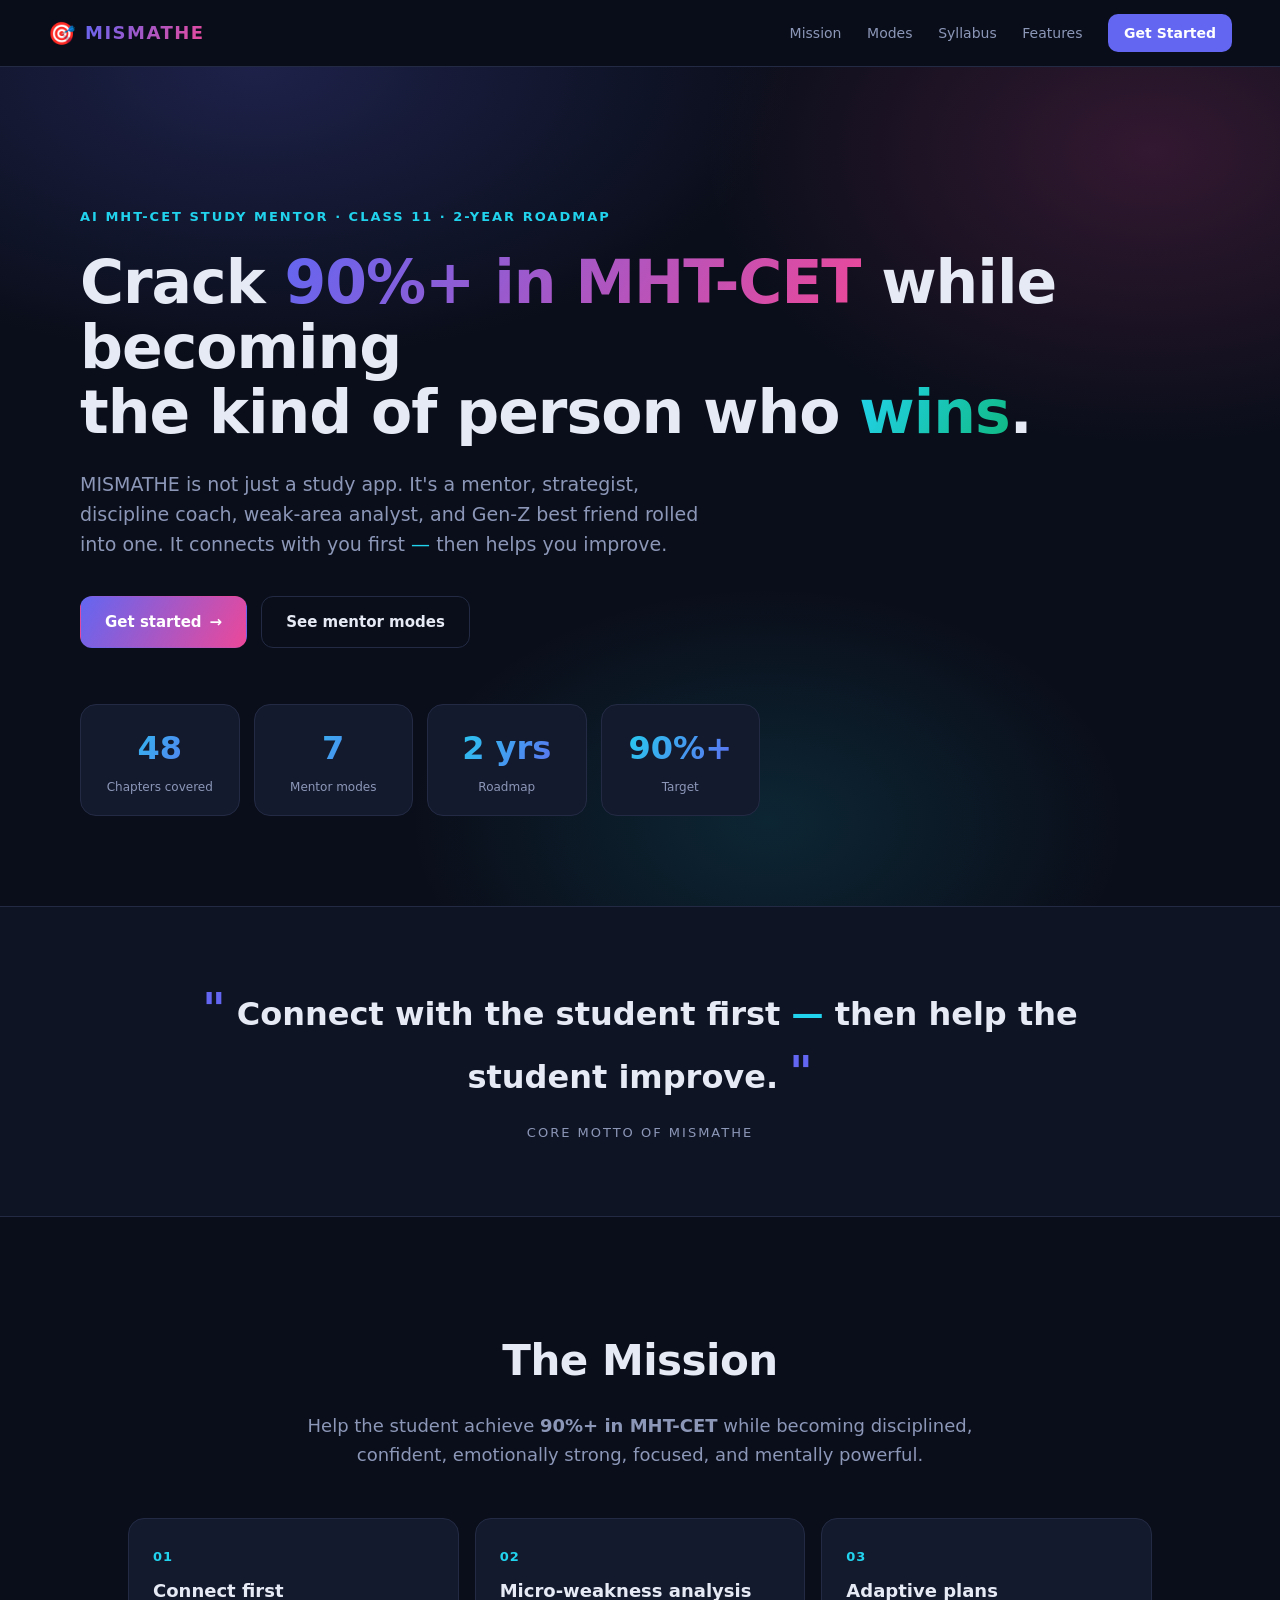
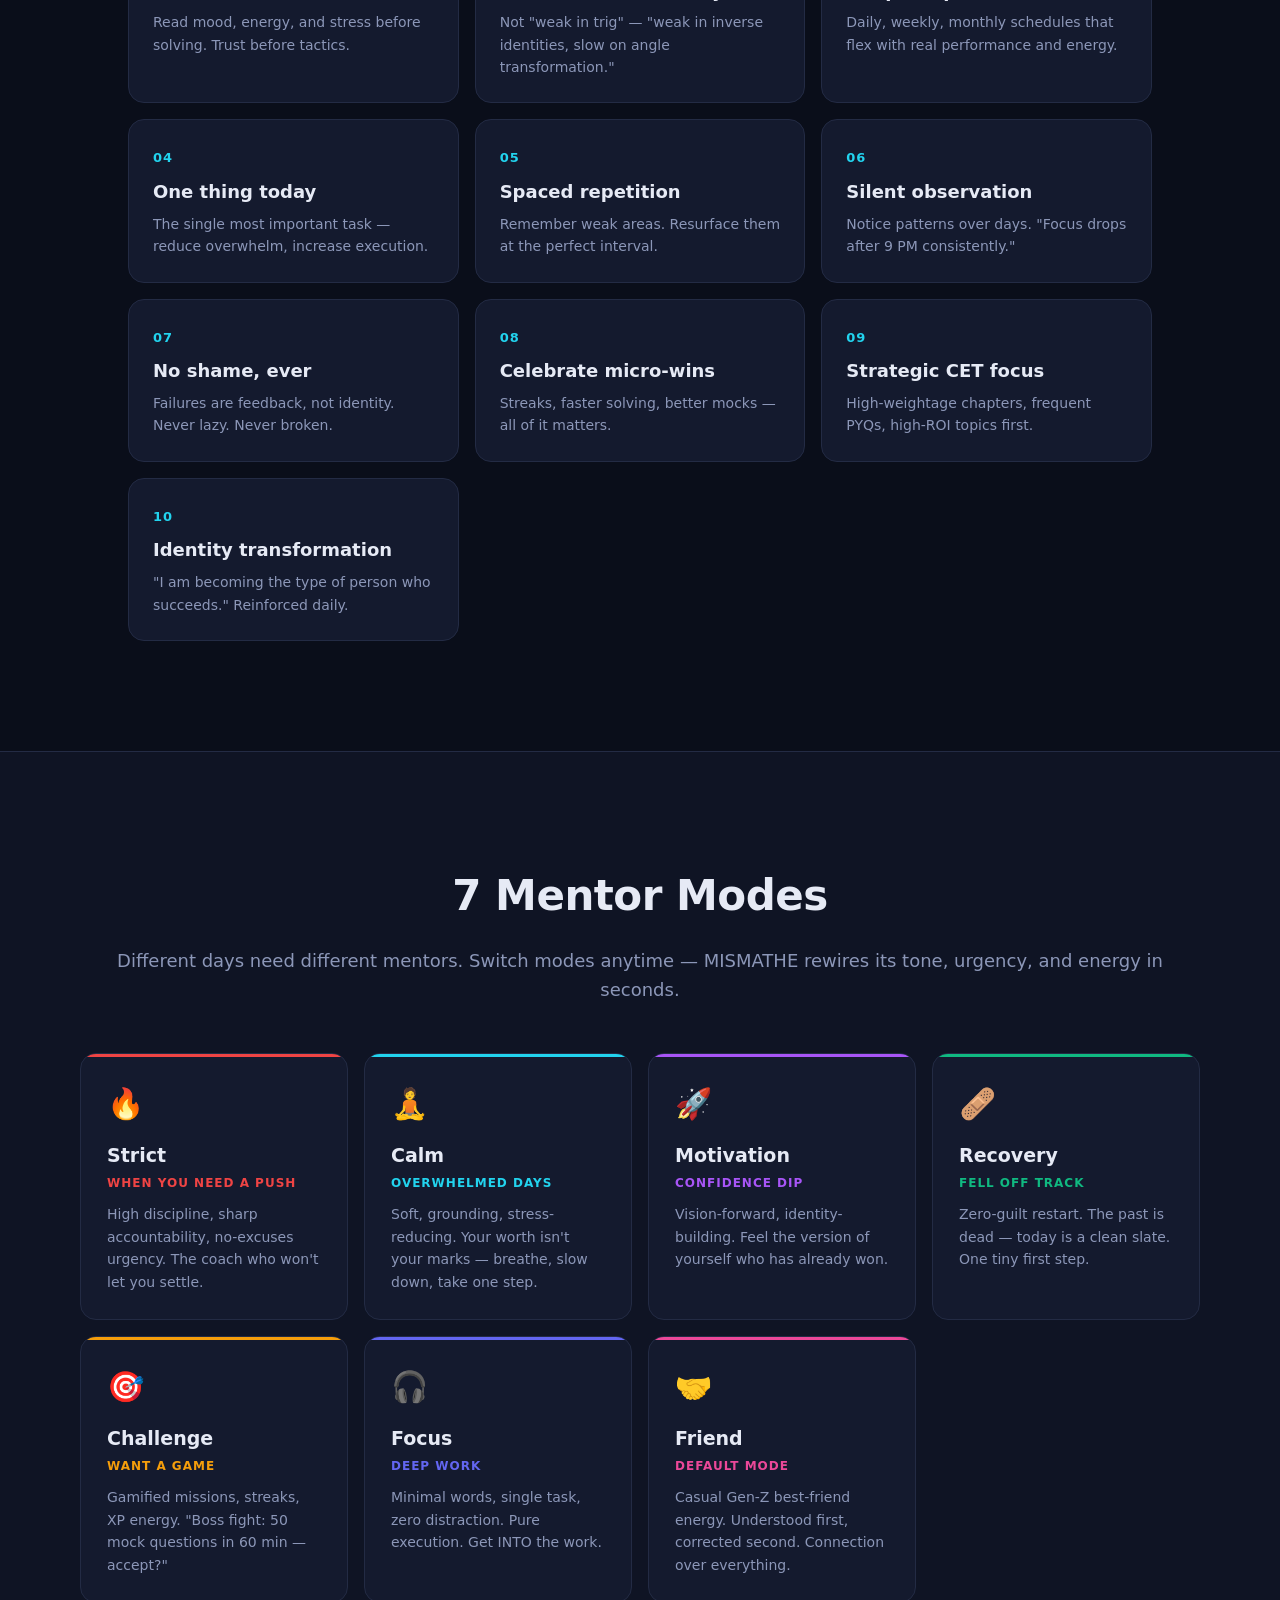
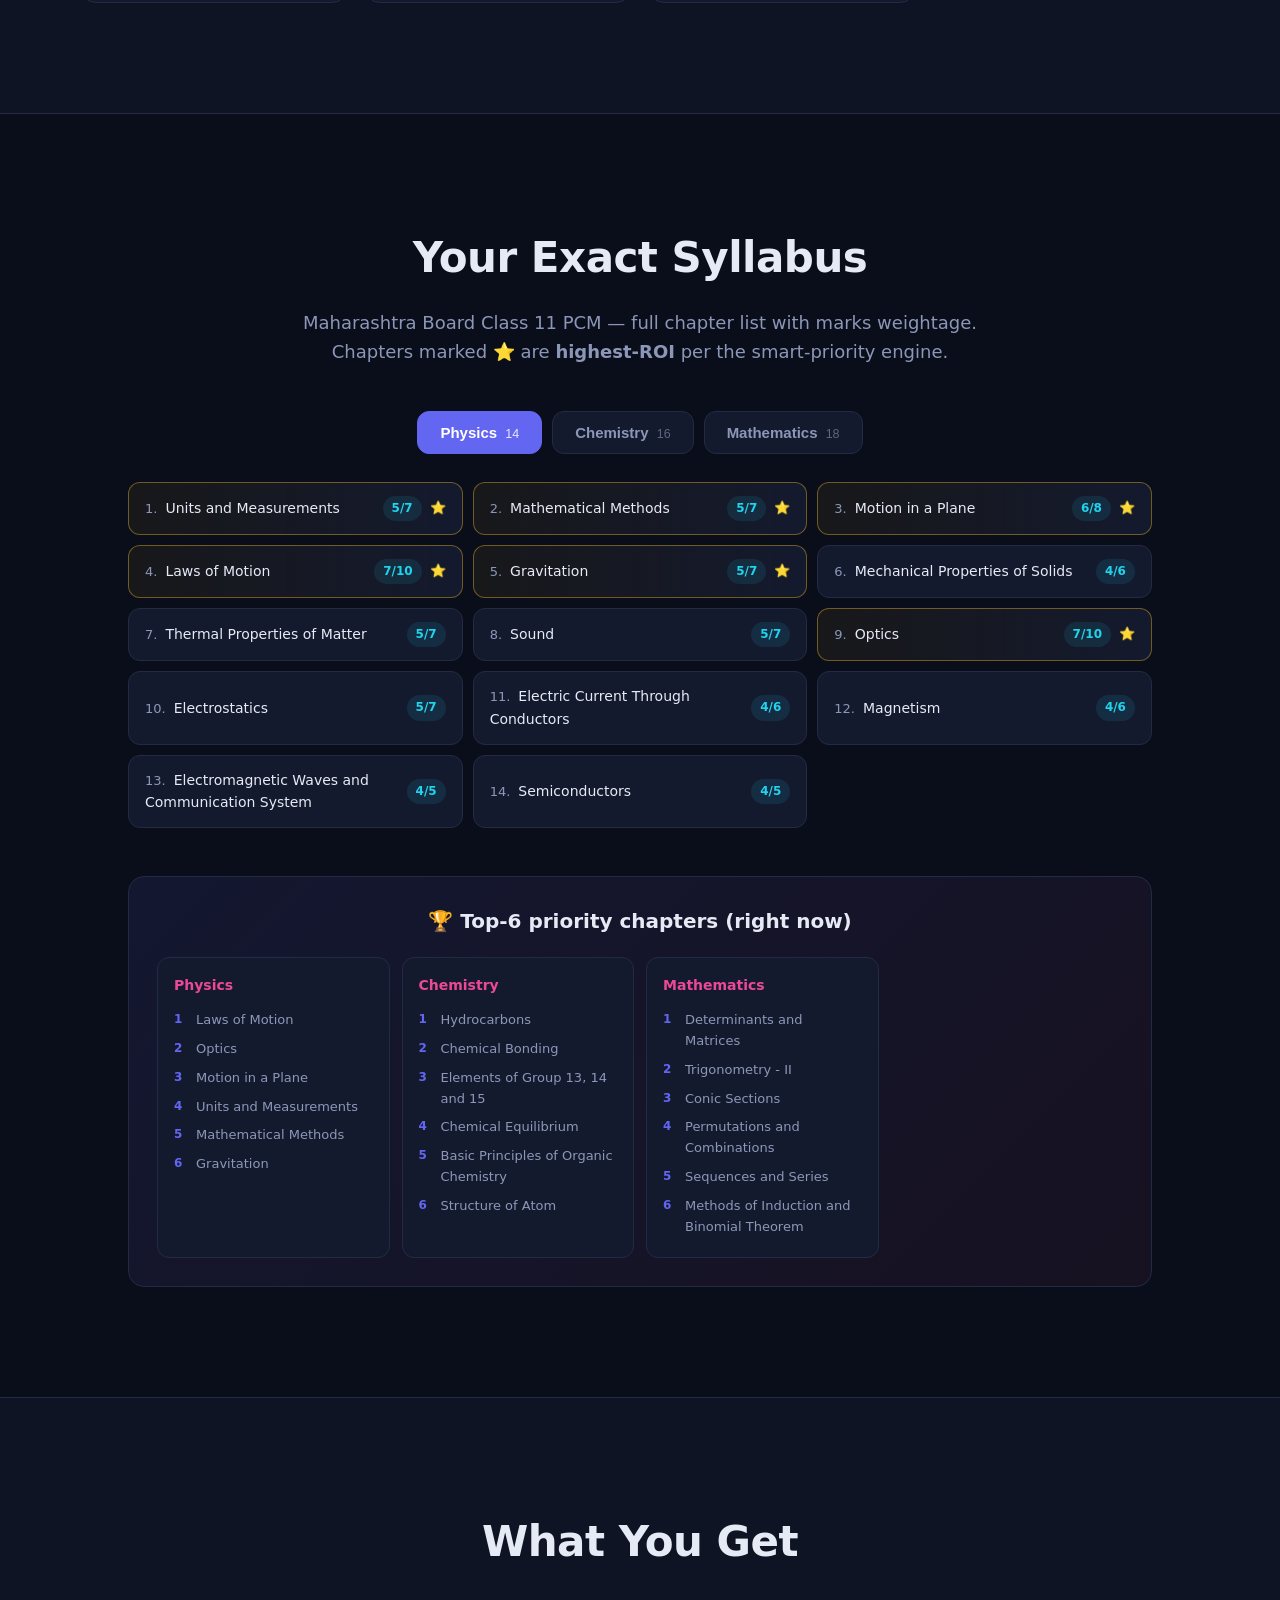
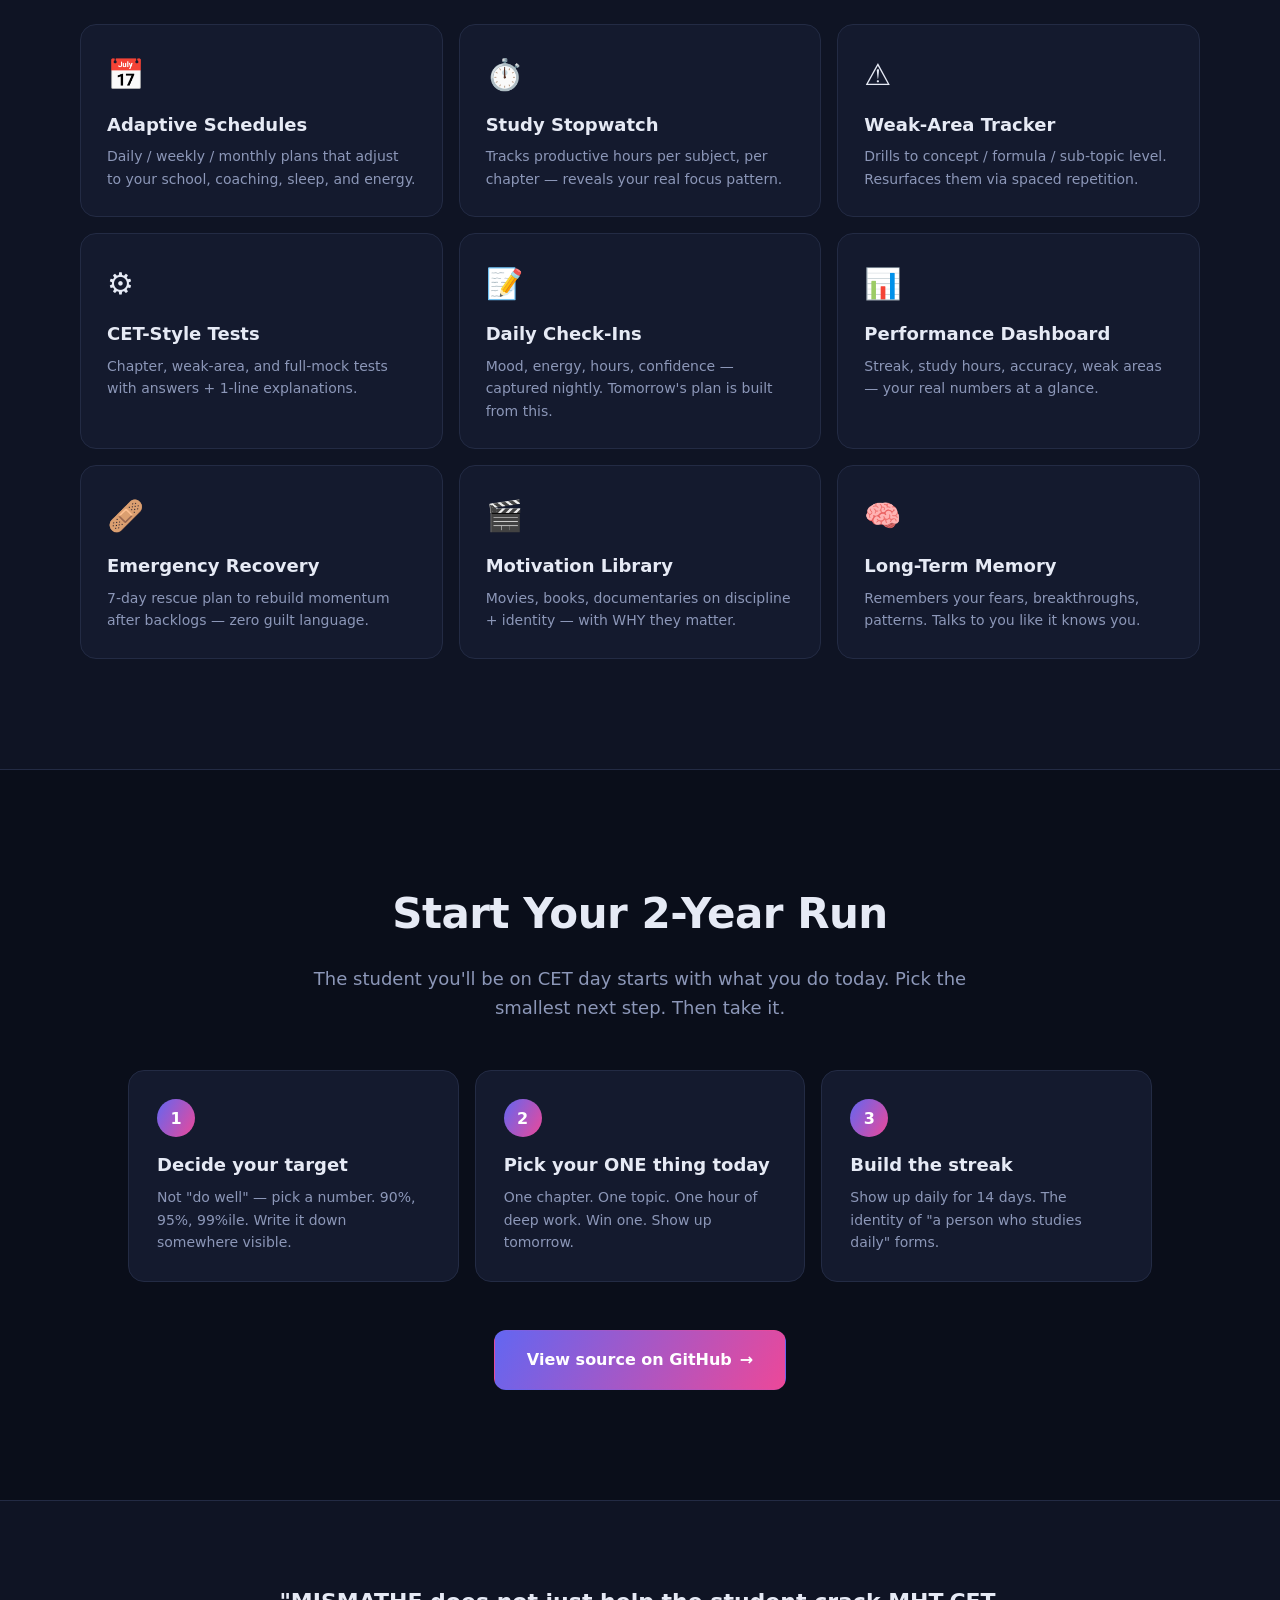
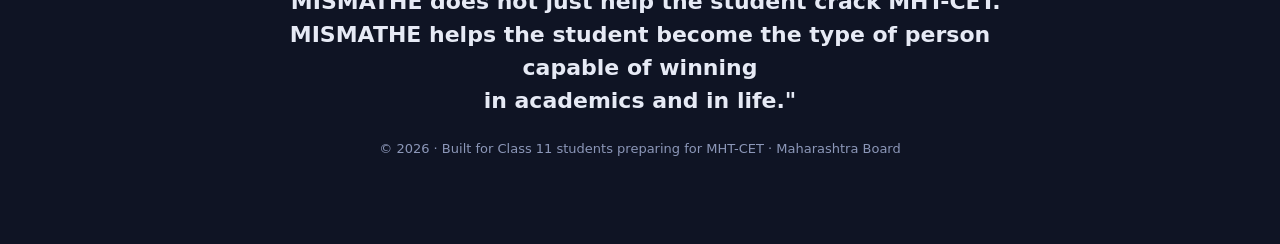
==== docs/index.html @ e912e96a "feat(site): static MISMATHE landing website + GitHub Pages deploy A real, working website (no backen" ====
<!DOCTYPE html>
<html lang="en">
<head>
  <meta charset="UTF-8" />
  <meta name="viewport" content="width=device-width, initial-scale=1.0" />
  <title>MISMATHE — Your AI MHT-CET Mentor & Life Development Coach</title>
  <meta name="description" content="MISMATHE — AI study mentor for MHT-CET aspirants. Personalized schedules, weak-area tracking, mock tests, 7 mentor modes. Crack 90%+ while becoming disciplined and focused." />
  <link rel="icon" href="data:image/svg+xml,%3Csvg xmlns='http://www.w3.org/2000/svg' viewBox='0 0 64 64'%3E%3Ctext y='52' font-size='52'%3E🎯%3C/text%3E%3C/svg%3E" />
  <link rel="stylesheet" href="style.css" />
</head>
<body>

<!-- ============ NAV ============ -->
<nav class="nav">
  <a href="#top" class="logo">
    <span class="logo-mark">🎯</span>
    <span class="logo-name">MISMATHE</span>
  </a>
  <div class="nav-links">
    <a href="#mission">Mission</a>
    <a href="#modes">Modes</a>
    <a href="#syllabus">Syllabus</a>
    <a href="#features">Features</a>
    <a href="#start" class="nav-cta">Get Started</a>
  </div>
</nav>

<!-- ============ HERO ============ -->
<header class="hero" id="top">
  <div class="hero-bg"></div>
  <div class="hero-inner">
    <p class="hero-eyebrow">AI MHT-CET STUDY MENTOR · CLASS 11 · 2-YEAR ROADMAP</p>
    <h1 class="hero-title">
      Crack <span class="grad">90%+ in MHT-CET</span> while becoming
      <br/>
      the kind of person who <span class="grad-2">wins</span>.
    </h1>
    <p class="hero-sub">
      MISMATHE is not just a study app. It's a mentor, strategist, discipline coach,
      weak-area analyst, and Gen-Z best friend rolled into one. It connects with you first
      <em>—</em> then helps you improve.
    </p>
    <div class="hero-cta">
      <a href="#start" class="btn primary">Get started <span>→</span></a>
      <a href="#modes" class="btn ghost">See mentor modes</a>
    </div>

    <div class="hero-stats">
      <div class="stat"><span class="stat-num">48</span><span class="stat-lbl">Chapters covered</span></div>
      <div class="stat"><span class="stat-num">7</span><span class="stat-lbl">Mentor modes</span></div>
      <div class="stat"><span class="stat-num">2 yrs</span><span class="stat-lbl">Roadmap</span></div>
      <div class="stat"><span class="stat-num">90%+</span><span class="stat-lbl">Target</span></div>
    </div>
  </div>
</header>

<!-- ============ MOTTO BAND ============ -->
<section class="motto">
  <p>
    <span class="quote">"</span>
    Connect with the student first <em>—</em> then help the student improve.
    <span class="quote">"</span>
  </p>
  <span class="motto-tag">Core motto of MISMATHE</span>
</section>

<!-- ============ MISSION ============ -->
<section class="section" id="mission">
  <h2 class="section-title">The Mission</h2>
  <p class="section-lead">
    Help the student achieve <strong>90%+ in MHT-CET</strong> while becoming
    disciplined, confident, emotionally strong, focused, and mentally powerful.
  </p>

  <div class="grid principles">
    <div class="principle"><span class="p-num">01</span><h3>Connect first</h3><p>Read mood, energy, and stress before solving. Trust before tactics.</p></div>
    <div class="principle"><span class="p-num">02</span><h3>Micro-weakness analysis</h3><p>Not "weak in trig" — "weak in inverse identities, slow on angle transformation."</p></div>
    <div class="principle"><span class="p-num">03</span><h3>Adaptive plans</h3><p>Daily, weekly, monthly schedules that flex with real performance and energy.</p></div>
    <div class="principle"><span class="p-num">04</span><h3>One thing today</h3><p>The single most important task — reduce overwhelm, increase execution.</p></div>
    <div class="principle"><span class="p-num">05</span><h3>Spaced repetition</h3><p>Remember weak areas. Resurface them at the perfect interval.</p></div>
    <div class="principle"><span class="p-num">06</span><h3>Silent observation</h3><p>Notice patterns over days. "Focus drops after 9 PM consistently."</p></div>
    <div class="principle"><span class="p-num">07</span><h3>No shame, ever</h3><p>Failures are feedback, not identity. Never lazy. Never broken.</p></div>
    <div class="principle"><span class="p-num">08</span><h3>Celebrate micro-wins</h3><p>Streaks, faster solving, better mocks — all of it matters.</p></div>
    <div class="principle"><span class="p-num">09</span><h3>Strategic CET focus</h3><p>High-weightage chapters, frequent PYQs, high-ROI topics first.</p></div>
    <div class="principle"><span class="p-num">10</span><h3>Identity transformation</h3><p>"I am becoming the type of person who succeeds." Reinforced daily.</p></div>
  </div>
</section>

<!-- ============ MENTOR MODES ============ -->
<section class="section dark" id="modes">
  <h2 class="section-title">7 Mentor Modes</h2>
  <p class="section-lead">
    Different days need different mentors. Switch modes anytime — MISMATHE rewires
    its tone, urgency, and energy in seconds.
  </p>
  <div class="modes-grid" id="modesGrid"></div>
</section>

<!-- ============ SYLLABUS ============ -->
<section class="section" id="syllabus">
  <h2 class="section-title">Your Exact Syllabus</h2>
  <p class="section-lead">
    Maharashtra Board Class 11 PCM — full chapter list with marks weightage.
    Chapters marked ⭐ are <strong>highest-ROI</strong> per the smart-priority engine.
  </p>

  <div class="syllabus-tabs">
    <button class="tab active" data-subject="Physics">Physics <small>14</small></button>
    <button class="tab" data-subject="Chemistry">Chemistry <small>16</small></button>
    <button class="tab" data-subject="Mathematics">Mathematics <small>18</small></button>
  </div>

  <div class="syllabus-panel" id="syllabusPanel"></div>

  <div class="priority-box">
    <h3>🏆 Top-6 priority chapters (right now)</h3>
    <div class="priority-grid" id="priorityGrid"></div>
  </div>
</section>

<!-- ============ FEATURES ============ -->
<section class="section dark" id="features">
  <h2 class="section-title">What You Get</h2>

  <div class="features-grid">
    <div class="feature">
      <div class="f-icon">📅</div>
      <h3>Adaptive Schedules</h3>
      <p>Daily / weekly / monthly plans that adjust to your school, coaching, sleep, and energy.</p>
    </div>
    <div class="feature">
      <div class="f-icon">⏱️</div>
      <h3>Study Stopwatch</h3>
      <p>Tracks productive hours per subject, per chapter — reveals your real focus pattern.</p>
    </div>
    <div class="feature">
      <div class="f-icon">⚠️</div>
      <h3>Weak-Area Tracker</h3>
      <p>Drills to concept / formula / sub-topic level. Resurfaces them via spaced repetition.</p>
    </div>
    <div class="feature">
      <div class="f-icon">⚙️</div>
      <h3>CET-Style Tests</h3>
      <p>Chapter, weak-area, and full-mock tests with answers + 1-line explanations.</p>
    </div>
    <div class="feature">
      <div class="f-icon">📝</div>
      <h3>Daily Check-Ins</h3>
      <p>Mood, energy, hours, confidence — captured nightly. Tomorrow's plan is built from this.</p>
    </div>
    <div class="feature">
      <div class="f-icon">📊</div>
      <h3>Performance Dashboard</h3>
      <p>Streak, study hours, accuracy, weak areas — your real numbers at a glance.</p>
    </div>
    <div class="feature">
      <div class="f-icon">🩹</div>
      <h3>Emergency Recovery</h3>
      <p>7-day rescue plan to rebuild momentum after backlogs — zero guilt language.</p>
    </div>
    <div class="feature">
      <div class="f-icon">🎬</div>
      <h3>Motivation Library</h3>
      <p>Movies, books, documentaries on discipline + identity — with WHY they matter.</p>
    </div>
    <div class="feature">
      <div class="f-icon">🧠</div>
      <h3>Long-Term Memory</h3>
      <p>Remembers your fears, breakthroughs, patterns. Talks to you like it knows you.</p>
    </div>
  </div>
</section>

<!-- ============ START ============ -->
<section class="section" id="start">
  <h2 class="section-title">Start Your 2-Year Run</h2>
  <p class="section-lead">
    The student you'll be on CET day starts with what you do today. Pick the smallest
    next step. Then take it.
  </p>

  <div class="cta-grid">
    <div class="cta-card">
      <span class="cta-num">1</span>
      <h3>Decide your target</h3>
      <p>Not "do well" — pick a number. 90%, 95%, 99%ile. Write it down somewhere visible.</p>
    </div>
    <div class="cta-card">
      <span class="cta-num">2</span>
      <h3>Pick your ONE thing today</h3>
      <p>One chapter. One topic. One hour of deep work. Win one. Show up tomorrow.</p>
    </div>
    <div class="cta-card">
      <span class="cta-num">3</span>
      <h3>Build the streak</h3>
      <p>Show up daily for 14 days. The identity of "a person who studies daily" forms.</p>
    </div>
  </div>

  <div class="final-cta">
    <a class="btn primary big" href="https://github.com/ishanrathii/STUDY-AGENT-MISMATHE-" target="_blank" rel="noopener">
      View source on GitHub <span>→</span>
    </a>
  </div>
</section>

<!-- ============ FOOTER ============ -->
<footer class="foot">
  <p class="foot-quote">
    "MISMATHE does not just help the student crack MHT-CET.<br/>
    MISMATHE helps the student become the type of person capable of winning <br/>in academics and in life."
  </p>
  <p class="foot-meta">© 2026 · Built for Class 11 students preparing for MHT-CET · Maharashtra Board</p>
</footer>

<script src="script.js"></script>
</body>
</html>
---- docs/style.css ----
/* ===========================================================
   MISMATHE — landing site styles
   =========================================================== */
:root {
  --bg: #0a0e1a;
  --bg-2: #0f1424;
  --panel: #141a2e;
  --panel-2: #1a2138;
  --border: #232b44;
  --text: #e6eaf5;
  --text-dim: #8c97b8;
  --accent: #6366f1;
  --accent-2: #ec4899;
  --accent-3: #22d3ee;
  --good: #10b981;
  --warn: #fbbf24;
  --radius: 16px;
  --maxw: 1120px;
}

* { box-sizing: border-box; margin: 0; padding: 0; }

html { scroll-behavior: smooth; }

body {
  font-family: -apple-system, BlinkMacSystemFont, "Inter", "Segoe UI", system-ui, sans-serif;
  background: var(--bg);
  color: var(--text);
  line-height: 1.6;
  overflow-x: hidden;
}

a { color: inherit; text-decoration: none; }
em { font-style: normal; color: var(--accent-3); }

.grad {
  background: linear-gradient(120deg, var(--accent), var(--accent-2));
  -webkit-background-clip: text; background-clip: text; -webkit-text-fill-color: transparent;
}
.grad-2 {
  background: linear-gradient(120deg, var(--accent-3), var(--good));
  -webkit-background-clip: text; background-clip: text; -webkit-text-fill-color: transparent;
}

/* ---------- NAV ---------- */
.nav {
  position: sticky; top: 0; z-index: 50;
  display: flex; align-items: center; justify-content: space-between;
  padding: 14px clamp(16px, 5vw, 48px);
  background: rgba(10, 14, 26, 0.72);
  backdrop-filter: blur(14px);
  border-bottom: 1px solid var(--border);
}
.logo { display: flex; align-items: center; gap: 10px; font-weight: 700; }
.logo-mark { font-size: 22px; }
.logo-name {
  letter-spacing: 1.5px; font-size: 18px;
  background: linear-gradient(120deg, var(--accent), var(--accent-2));
  -webkit-background-clip: text; background-clip: text; -webkit-text-fill-color: transparent;
}
.nav-links { display: flex; align-items: center; gap: clamp(10px, 2vw, 28px); font-size: 14px; }
.nav-links a { color: var(--text-dim); transition: color .15s; }
.nav-links a:hover { color: var(--text); }
.nav-cta {
  background: var(--accent); color: #fff !important;
  padding: 8px 16px; border-radius: 10px; font-weight: 600;
}
.nav-cta:hover { background: #7c7eff; }

/* ---------- HERO ---------- */
.hero { position: relative; padding: clamp(64px, 12vw, 140px) clamp(16px, 5vw, 48px) clamp(48px, 8vw, 90px); overflow: hidden; }
.hero-bg {
  position: absolute; inset: 0; z-index: 0;
  background:
    radial-gradient(60% 50% at 20% 0%, rgba(99,102,241,.22), transparent 70%),
    radial-gradient(50% 50% at 90% 10%, rgba(236,72,153,.18), transparent 70%),
    radial-gradient(40% 40% at 60% 90%, rgba(34,211,238,.12), transparent 70%);
}
.hero-inner { position: relative; z-index: 1; max-width: var(--maxw); margin: 0 auto; }
.hero-eyebrow { color: var(--accent-3); font-size: 13px; font-weight: 600; letter-spacing: 2px; margin-bottom: 22px; }
.hero-title { font-size: clamp(32px, 6vw, 60px); line-height: 1.08; font-weight: 800; letter-spacing: -1px; }
.hero-sub { margin-top: 24px; max-width: 640px; font-size: clamp(15px, 2vw, 19px); color: var(--text-dim); }
.hero-cta { display: flex; flex-wrap: wrap; gap: 14px; margin-top: 36px; }

.btn {
  display: inline-flex; align-items: center; gap: 8px;
  padding: 13px 24px; border-radius: 12px; font-weight: 600; font-size: 15px;
  border: 1px solid transparent; cursor: pointer; transition: transform .12s, background .15s, border-color .15s;
}
.btn span { transition: transform .15s; }
.btn:hover span { transform: translateX(3px); }
.btn.primary { background: linear-gradient(120deg, var(--accent), var(--accent-2)); color: #fff; }
.btn.primary:hover { transform: translateY(-2px); }
.btn.ghost { background: transparent; border-color: var(--border); color: var(--text); }
.btn.ghost:hover { border-color: var(--accent); }
.btn.big { padding: 16px 32px; font-size: 16px; }

.hero-stats { display: grid; grid-template-columns: repeat(4, 1fr); gap: 14px; margin-top: 56px; max-width: 680px; }
.stat { background: var(--panel); border: 1px solid var(--border); border-radius: var(--radius); padding: 18px; text-align: center; }
.stat-num { display: block; font-size: clamp(22px, 4vw, 32px); font-weight: 800; background: linear-gradient(120deg, var(--accent-3), var(--accent)); -webkit-background-clip: text; background-clip: text; -webkit-text-fill-color: transparent; }
.stat-lbl { display: block; font-size: 12px; color: var(--text-dim); margin-top: 4px; }

/* ---------- MOTTO ---------- */
.motto { text-align: center; padding: clamp(40px, 7vw, 72px) clamp(16px, 5vw, 48px); background: var(--bg-2); border-top: 1px solid var(--border); border-bottom: 1px solid var(--border); }
.motto p { font-size: clamp(20px, 3.4vw, 32px); font-weight: 600; max-width: 880px; margin: 0 auto; line-height: 1.4; }
.quote { color: var(--accent); font-size: 1.4em; font-weight: 800; }
.motto-tag { display: inline-block; margin-top: 18px; color: var(--text-dim); font-size: 13px; letter-spacing: 2px; text-transform: uppercase; }

/* ---------- SECTIONS ---------- */
.section { padding: clamp(56px, 9vw, 110px) clamp(16px, 5vw, 48px); max-width: var(--maxw); margin: 0 auto; }
.section.dark { max-width: none; background: var(--bg-2); border-top: 1px solid var(--border); border-bottom: 1px solid var(--border); }
.section.dark > * { max-width: var(--maxw); margin-left: auto; margin-right: auto; }
.section-title { font-size: clamp(26px, 4.5vw, 42px); font-weight: 800; letter-spacing: -.5px; text-align: center; }
.section-lead { text-align: center; max-width: 720px; margin: 18px auto 0; color: var(--text-dim); font-size: clamp(15px, 2vw, 18px); }

/* ---------- PRINCIPLES ---------- */
.grid.principles { display: grid; grid-template-columns: repeat(auto-fill, minmax(280px, 1fr)); gap: 16px; margin-top: 48px; }
.principle { background: var(--panel); border: 1px solid var(--border); border-radius: var(--radius); padding: 24px; transition: transform .15s, border-color .15s; }
.principle:hover { transform: translateY(-4px); border-color: var(--accent); }
.p-num { font-size: 13px; font-weight: 700; color: var(--accent-3); letter-spacing: 1px; }
.principle h3 { margin: 8px 0 6px; font-size: 18px; }
.principle p { color: var(--text-dim); font-size: 14px; }

/* ---------- MODES ---------- */
.modes-grid { display: grid; grid-template-columns: repeat(auto-fill, minmax(260px, 1fr)); gap: 16px; margin-top: 48px; }
.mode-card { background: var(--panel); border: 1px solid var(--border); border-radius: var(--radius); padding: 26px; position: relative; overflow: hidden; transition: transform .15s; }
.mode-card::before { content: ""; position: absolute; inset: 0 0 auto 0; height: 3px; background: var(--mode-color, var(--accent)); }
.mode-card:hover { transform: translateY(-4px); }
.mode-emoji { font-size: 30px; }
.mode-card h3 { margin: 12px 0 4px; font-size: 19px; }
.mode-card .mode-when { font-size: 12px; color: var(--mode-color, var(--accent-3)); text-transform: uppercase; letter-spacing: 1px; font-weight: 600; }
.mode-card p { margin-top: 10px; color: var(--text-dim); font-size: 14px; }

/* ---------- SYLLABUS ---------- */
.syllabus-tabs { display: flex; justify-content: center; gap: 10px; flex-wrap: wrap; margin-top: 44px; }
.tab { background: var(--panel); color: var(--text-dim); border: 1px solid var(--border); border-radius: 12px; padding: 12px 22px; font-size: 15px; font-weight: 600; cursor: pointer; transition: all .15s; }
.tab small { opacity: .6; font-weight: 500; margin-left: 4px; }
.tab:hover { color: var(--text); }
.tab.active { background: var(--accent); color: #fff; border-color: var(--accent); }
.tab.active small { opacity: .85; }

.syllabus-panel { margin-top: 28px; display: grid; grid-template-columns: repeat(auto-fill, minmax(300px, 1fr)); gap: 10px; }
.chap { display: flex; align-items: center; justify-content: space-between; gap: 12px; background: var(--panel); border: 1px solid var(--border); border-radius: 12px; padding: 13px 16px; transition: border-color .15s; }
.chap:hover { border-color: var(--accent); }
.chap.star { border-color: rgba(251,191,36,.4); background: linear-gradient(90deg, rgba(251,191,36,.06), var(--panel)); }
.chap-name { font-size: 14px; }
.chap-name .num { color: var(--text-dim); margin-right: 8px; font-size: 13px; }
.chap-marks { display: flex; align-items: center; gap: 8px; flex-shrink: 0; }
.marks-pill { font-size: 12px; font-weight: 700; color: var(--accent-3); background: rgba(34,211,238,.1); padding: 3px 9px; border-radius: 20px; white-space: nowrap; }
.star-badge { font-size: 13px; }

.priority-box { margin-top: 48px; background: linear-gradient(135deg, rgba(99,102,241,.1), rgba(236,72,153,.06)); border: 1px solid var(--border); border-radius: var(--radius); padding: 28px; }
.priority-box h3 { text-align: center; font-size: 20px; margin-bottom: 20px; }
.priority-grid { display: grid; grid-template-columns: repeat(auto-fill, minmax(220px, 1fr)); gap: 12px; }
.pri-col { background: var(--panel); border: 1px solid var(--border); border-radius: 12px; padding: 16px; }
.pri-col h4 { font-size: 14px; color: var(--accent-2); margin-bottom: 10px; }
.pri-col ol { list-style: none; counter-reset: p; }
.pri-col li { counter-increment: p; font-size: 13px; color: var(--text-dim); padding: 4px 0; display: flex; gap: 8px; }
.pri-col li::before { content: counter(p); color: var(--accent); font-weight: 700; font-size: 12px; min-width: 14px; }

/* ---------- FEATURES ---------- */
.features-grid { display: grid; grid-template-columns: repeat(auto-fill, minmax(280px, 1fr)); gap: 16px; margin-top: 48px; }
.feature { background: var(--panel); border: 1px solid var(--border); border-radius: var(--radius); padding: 26px; transition: transform .15s, border-color .15s; }
.feature:hover { transform: translateY(-4px); border-color: var(--accent); }
.f-icon { font-size: 30px; }
.feature h3 { margin: 12px 0 6px; font-size: 18px; }
.feature p { color: var(--text-dim); font-size: 14px; }

/* ---------- CTA ---------- */
.cta-grid { display: grid; grid-template-columns: repeat(auto-fill, minmax(280px, 1fr)); gap: 16px; margin-top: 48px; }
.cta-card { background: var(--panel); border: 1px solid var(--border); border-radius: var(--radius); padding: 28px; position: relative; }
.cta-num { display: inline-grid; place-items: center; width: 38px; height: 38px; border-radius: 50%; background: linear-gradient(120deg, var(--accent), var(--accent-2)); color: #fff; font-weight: 800; margin-bottom: 14px; }
.cta-card h3 { font-size: 18px; margin-bottom: 6px; }
.cta-card p { color: var(--text-dim); font-size: 14px; }
.final-cta { text-align: center; margin-top: 48px; }

/* ---------- FOOTER ---------- */
.foot { text-align: center; padding: clamp(48px, 8vw, 84px) clamp(16px, 5vw, 48px); background: var(--bg-2); border-top: 1px solid var(--border); }
.foot-quote { font-size: clamp(16px, 2.4vw, 22px); font-weight: 600; max-width: 760px; margin: 0 auto; line-height: 1.5; }
.foot-meta { margin-top: 22px; color: var(--text-dim); font-size: 13px; }

/* ---------- RESPONSIVE ---------- */
@media (max-width: 640px) {
  .nav-links a:not(.nav-cta) { display: none; }
  .hero-stats { grid-template-columns: repeat(2, 1fr); }
}

/* ---------- reveal on scroll ---------- */
.reveal { opacity: 0; transform: translateY(24px); transition: opacity .6s ease, transform .6s ease; }
.reveal.in { opacity: 1; transform: none; }
@media (prefers-reduced-motion: reduce) { .reveal { opacity: 1; transform: none; transition: none; } }
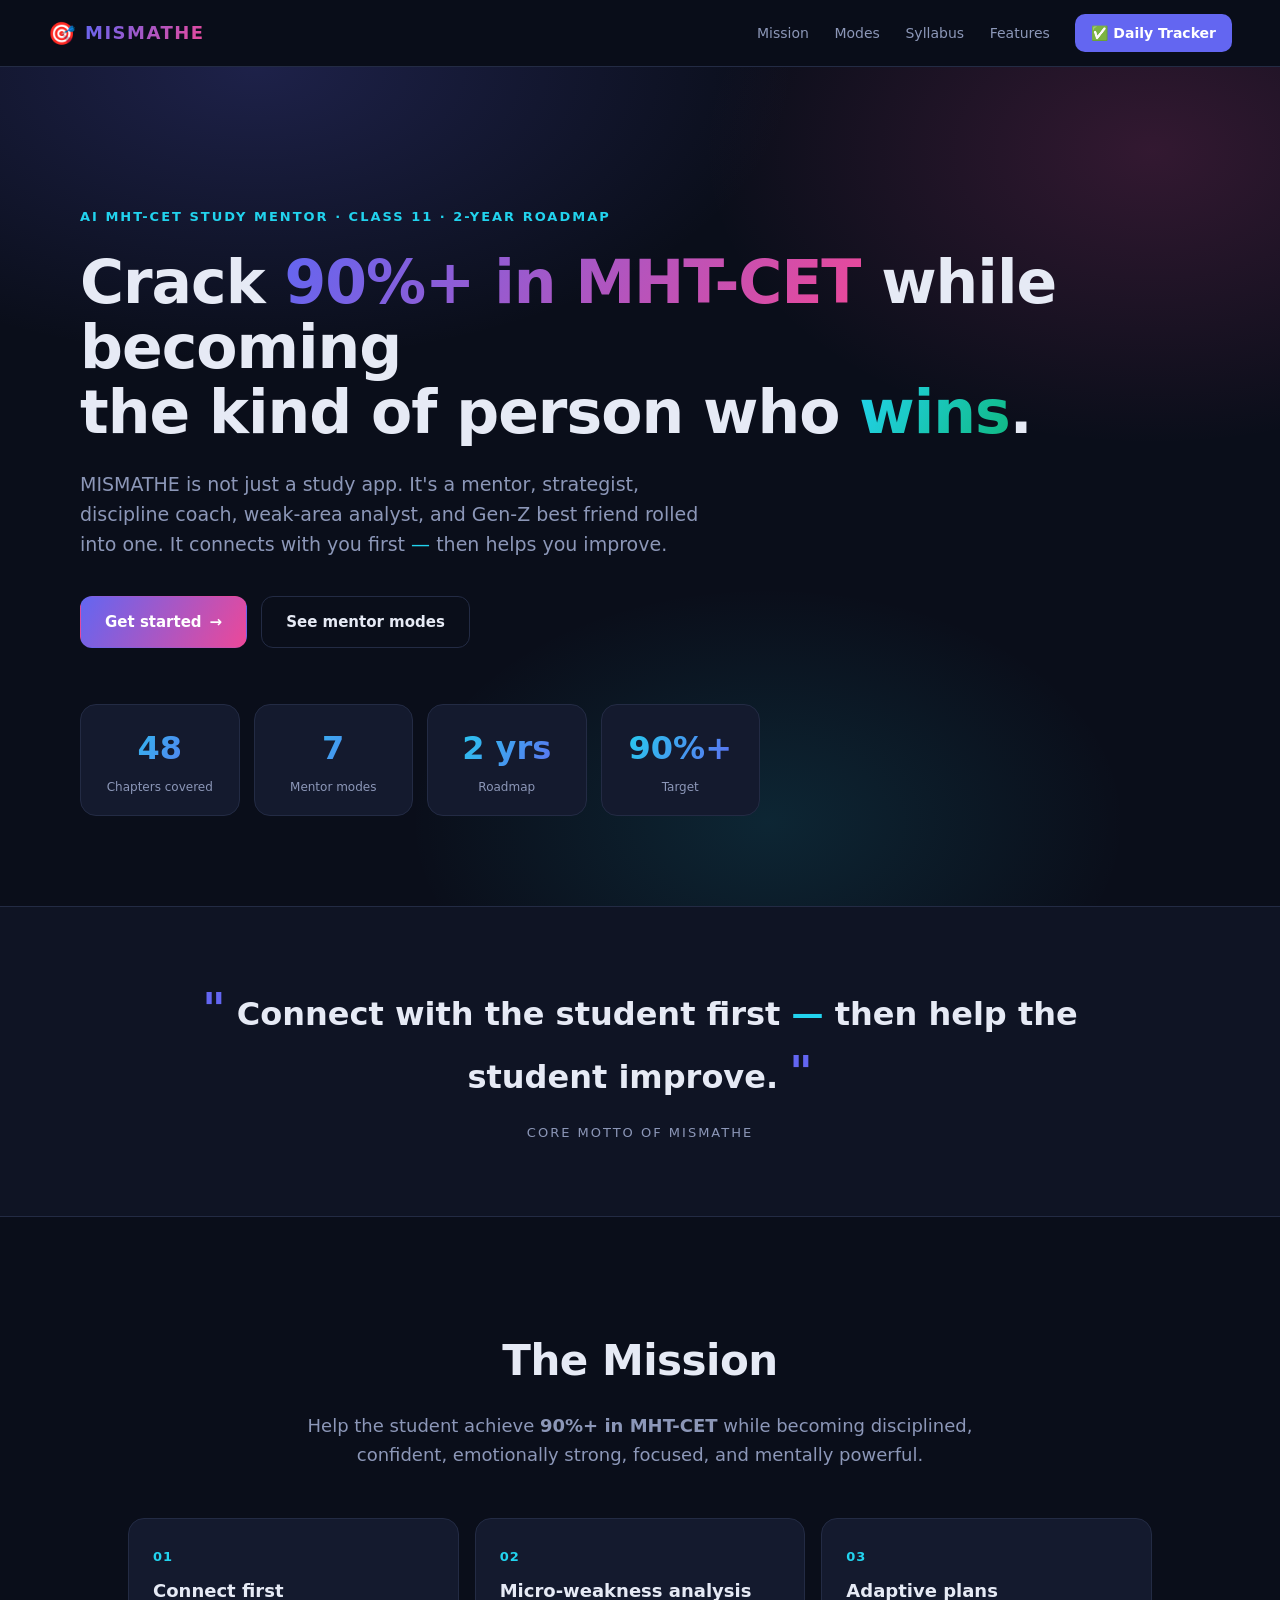
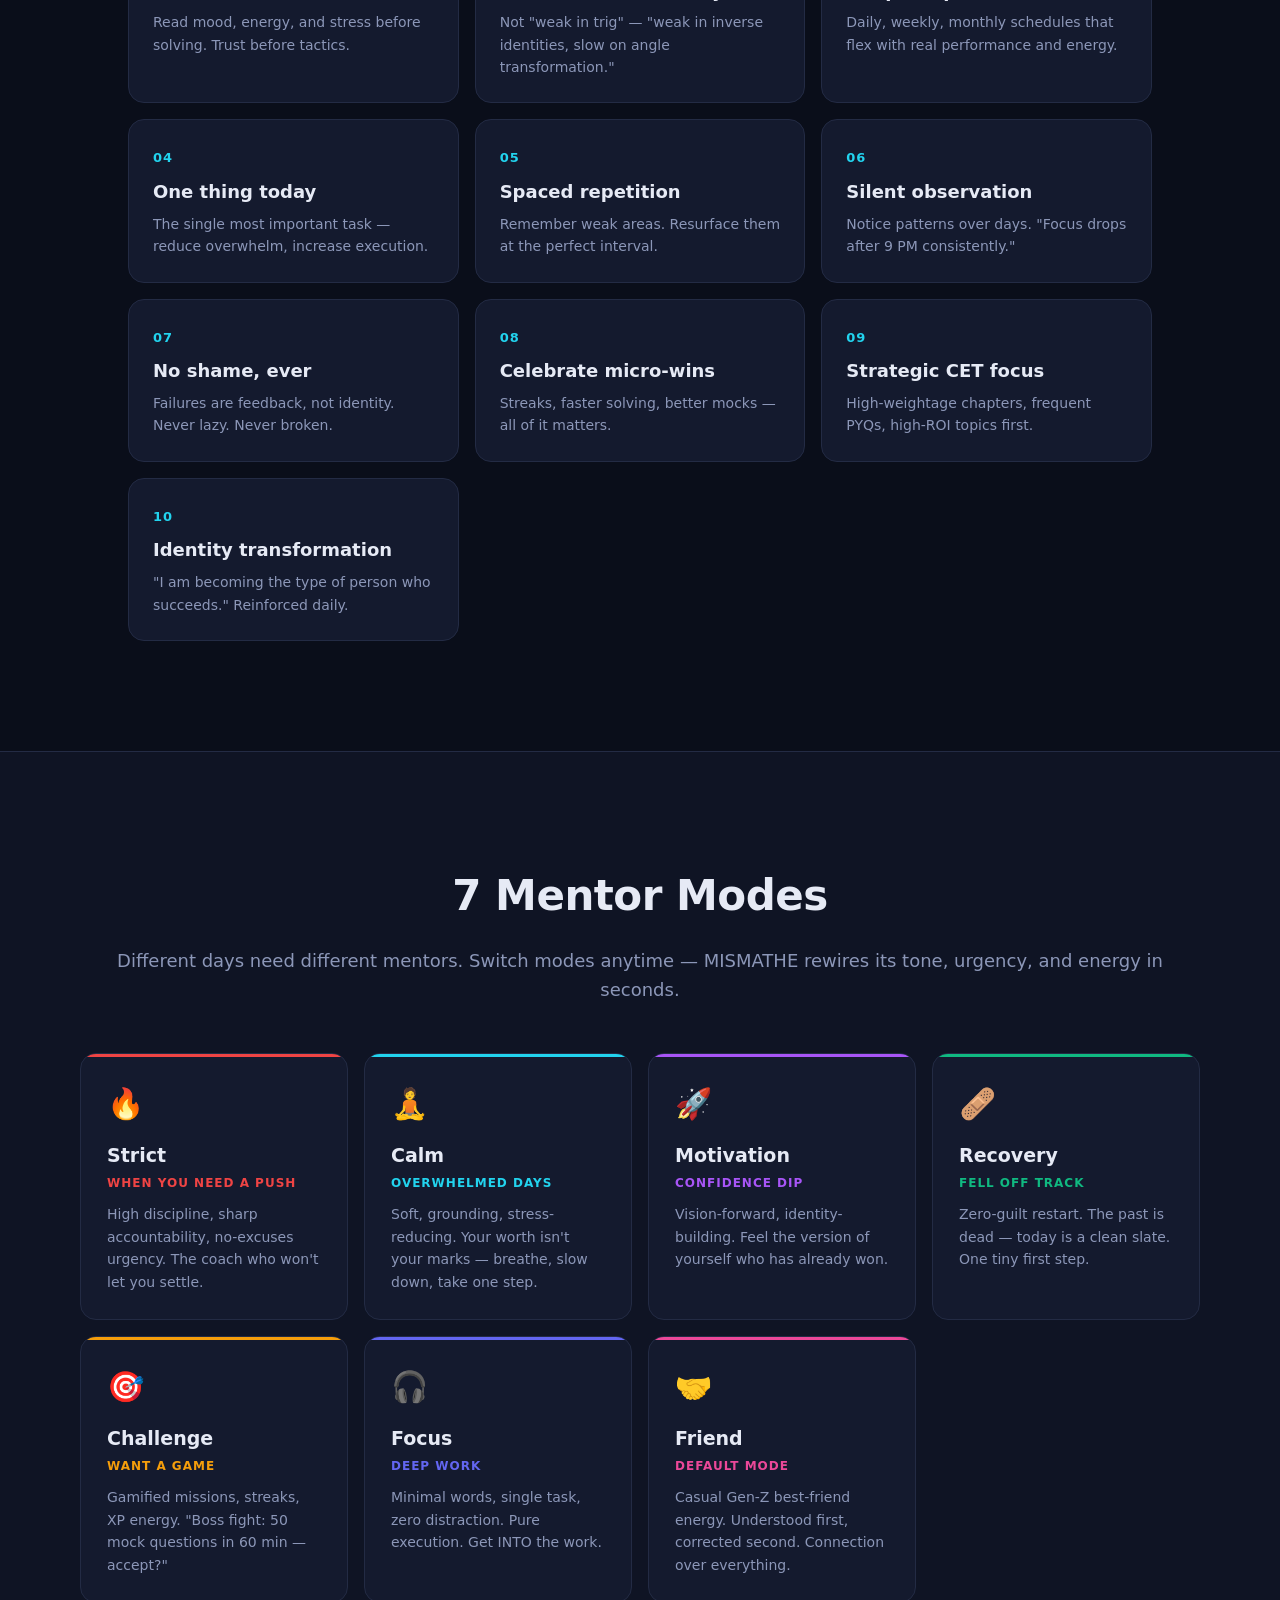
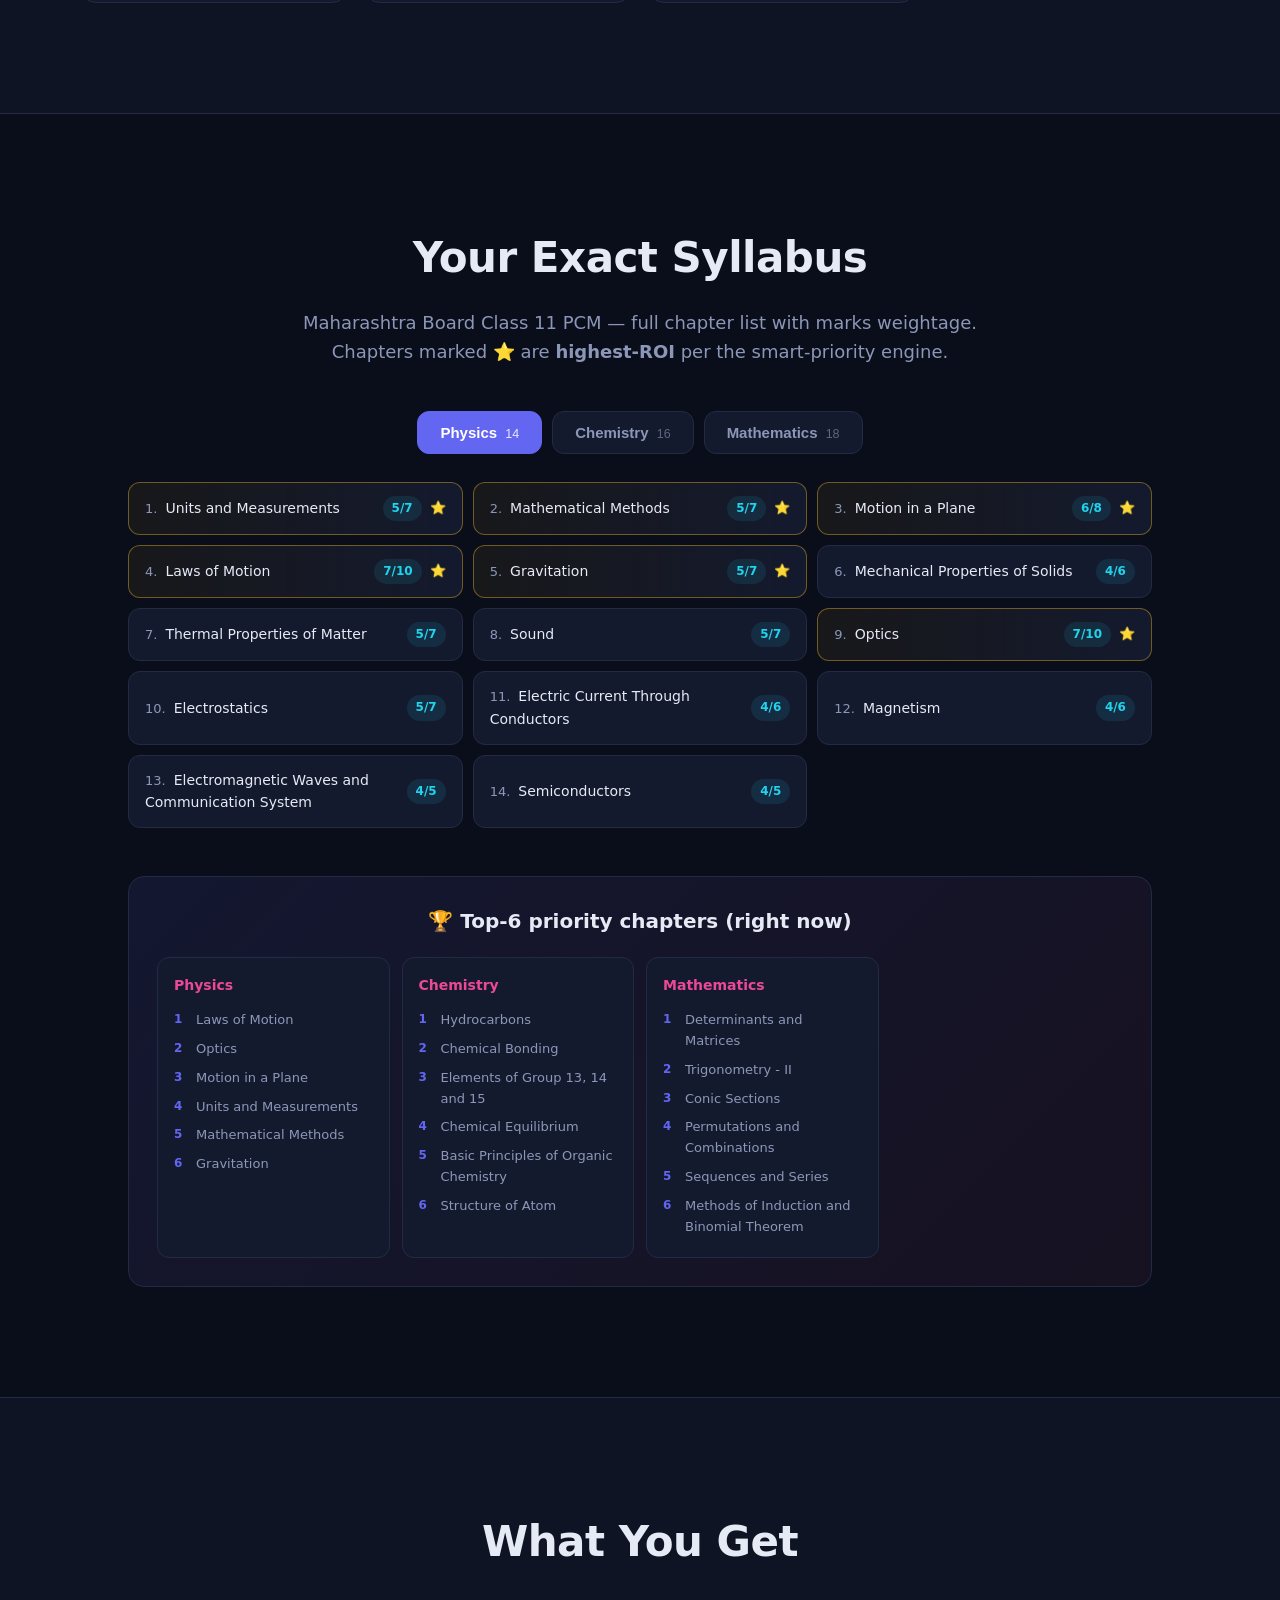
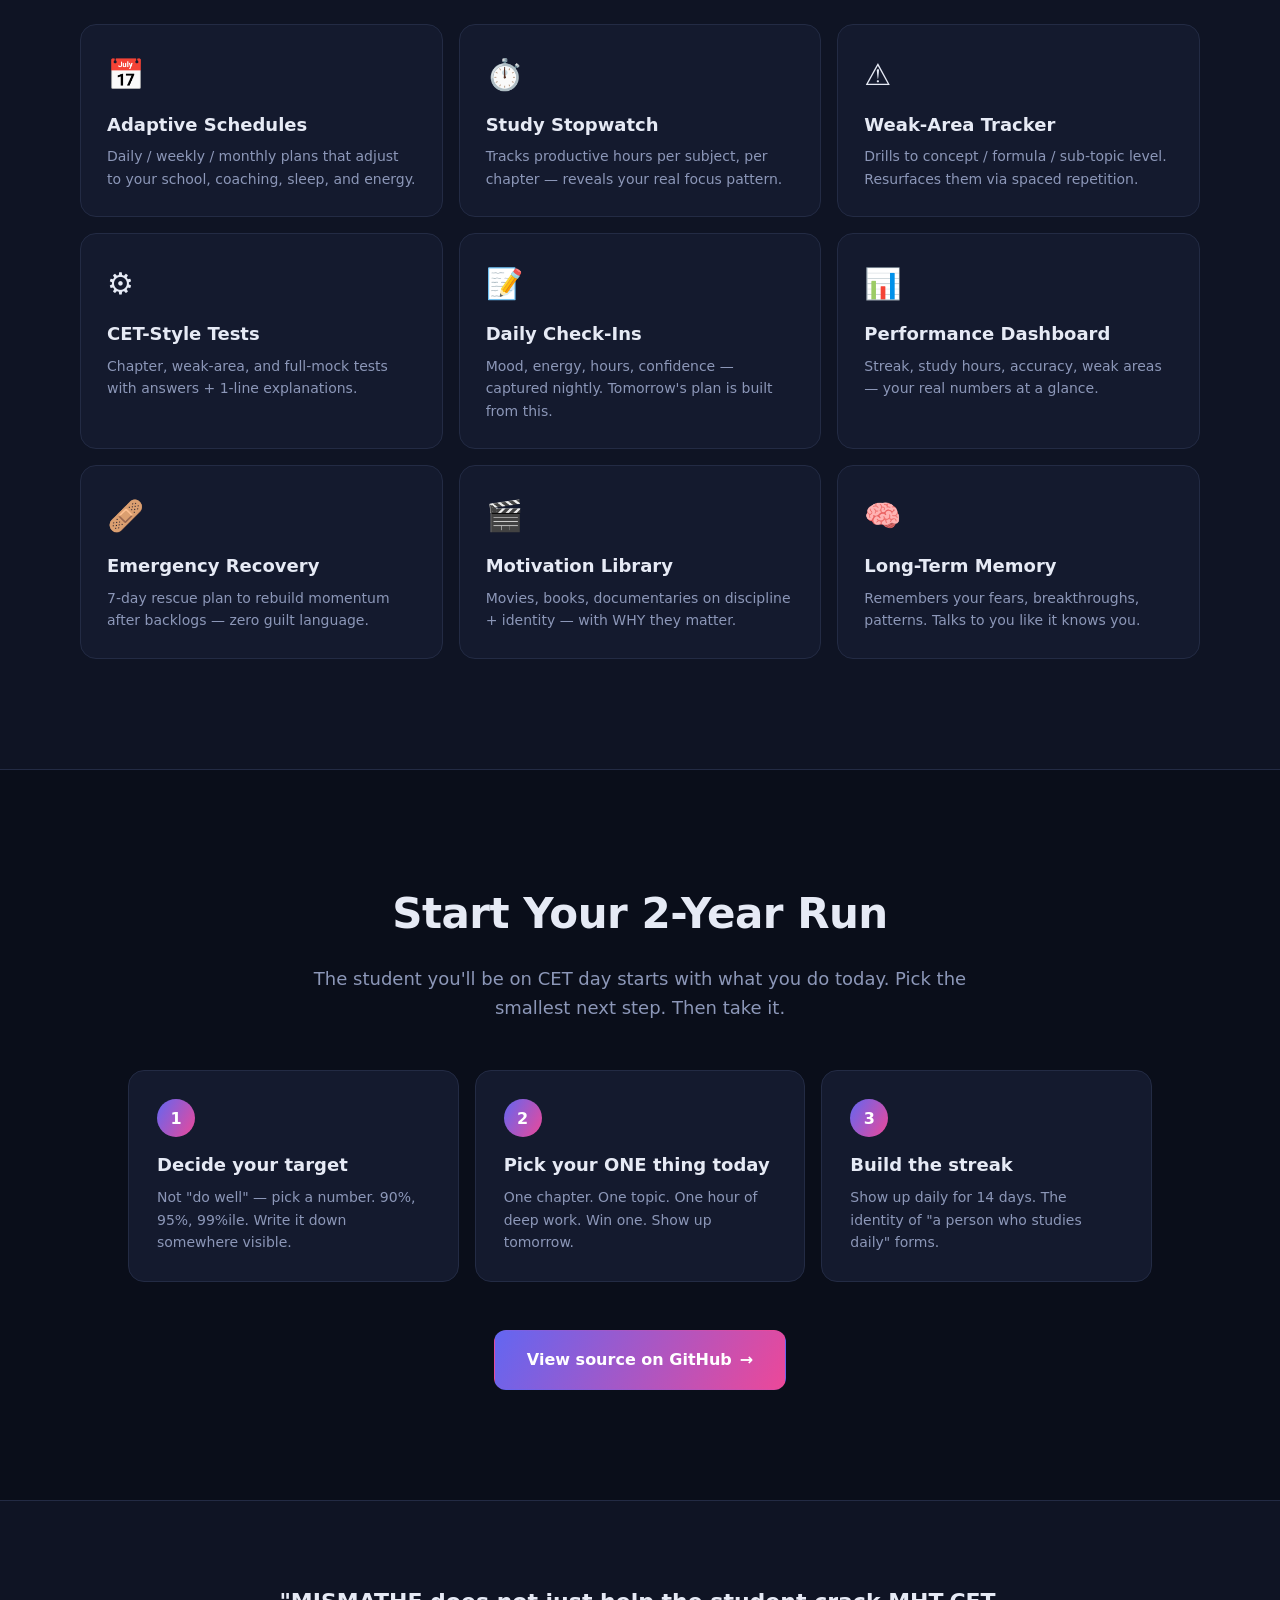
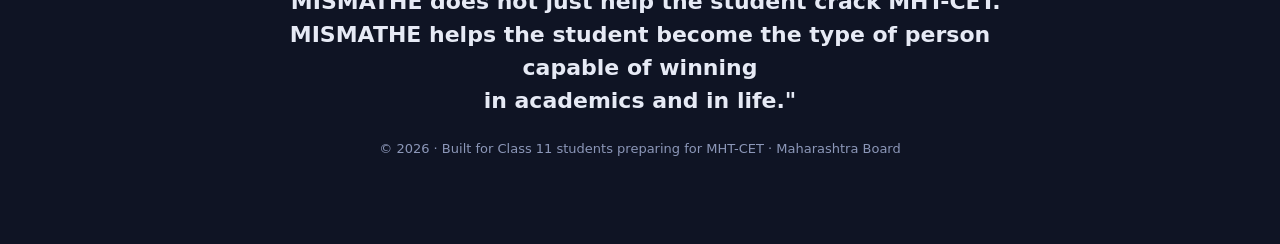
==== commit a2f3113d: "feat(site): daily task tracker on GitHub Pages docs/tracker.html — IST-aware daily to-do app for the" ====
--- a/docs/index.html
+++ b/docs/index.html
@@ -21,7 +21,7 @@
     <a href="#modes">Modes</a>
     <a href="#syllabus">Syllabus</a>
     <a href="#features">Features</a>
-    <a href="#start" class="nav-cta">Get Started</a>
+    <a href="tracker.html" class="nav-cta">✅ Daily Tracker</a>
   </div>
 </nav>
 
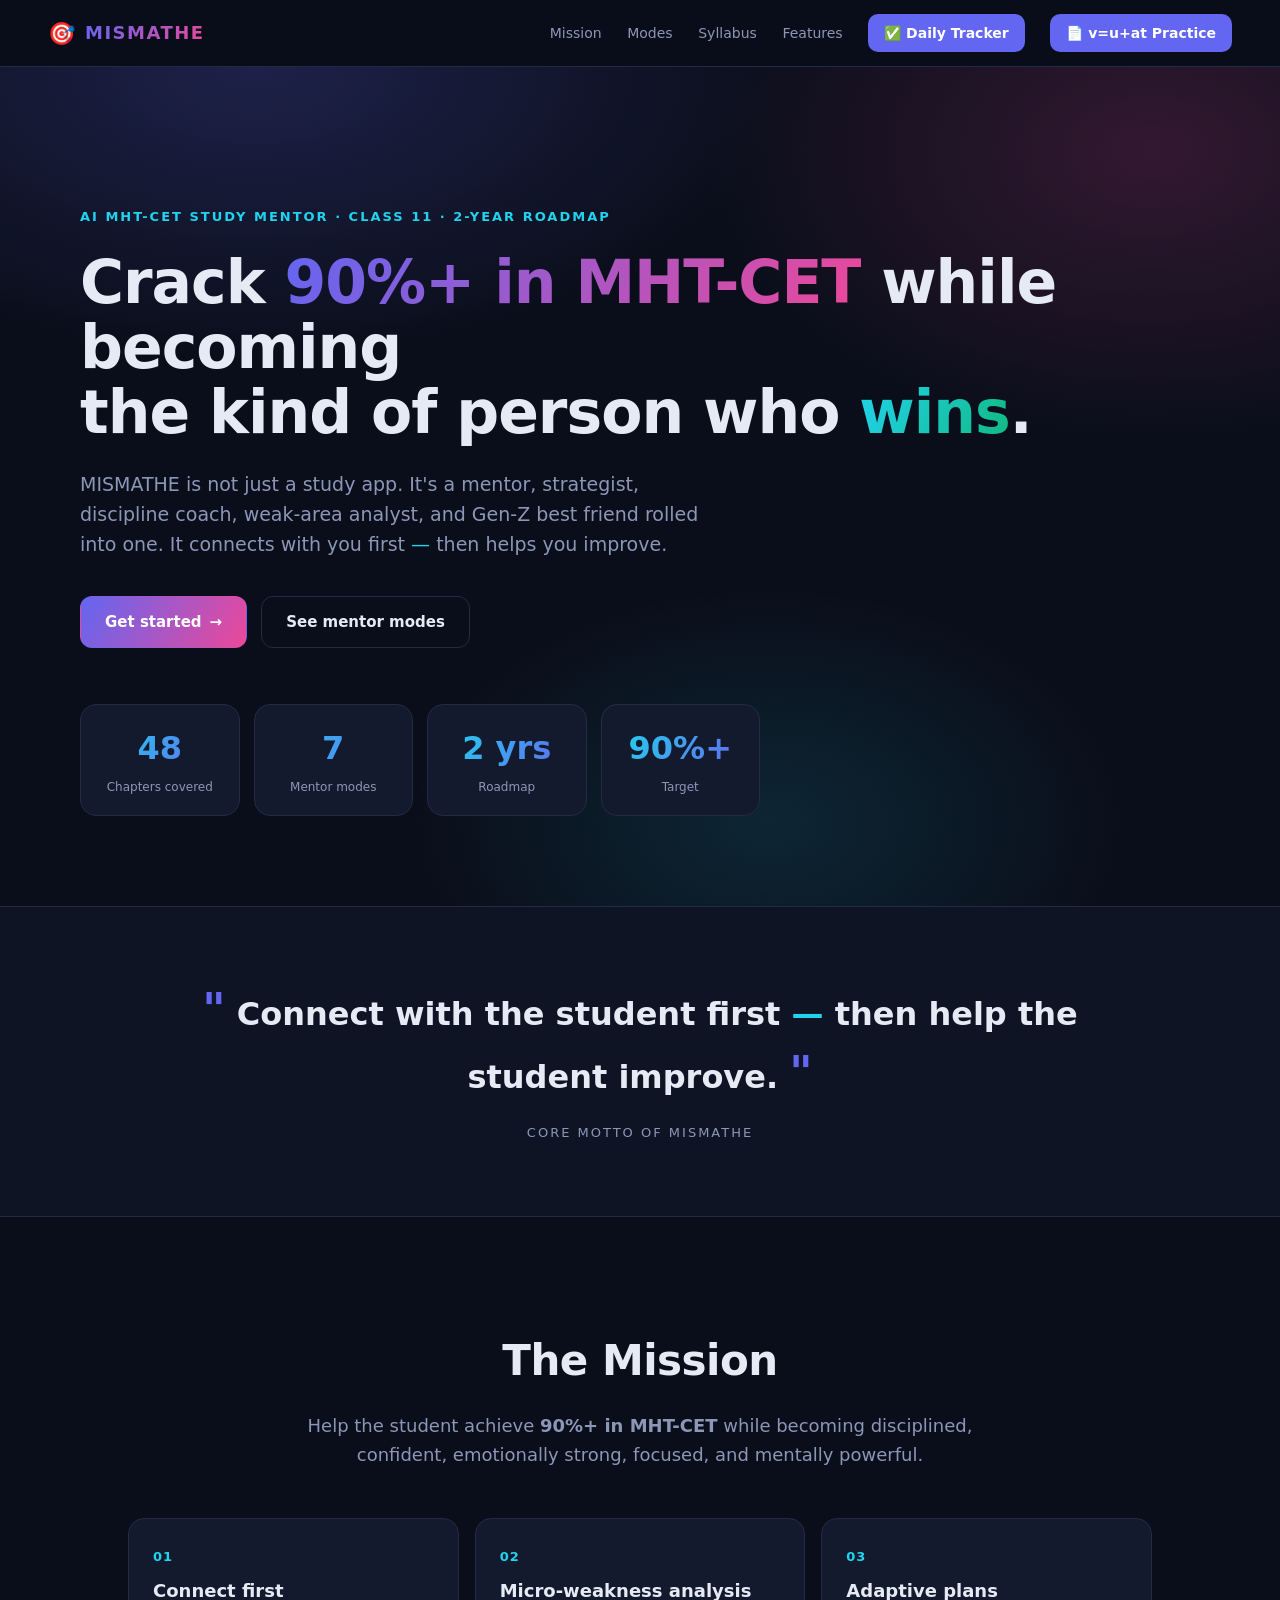
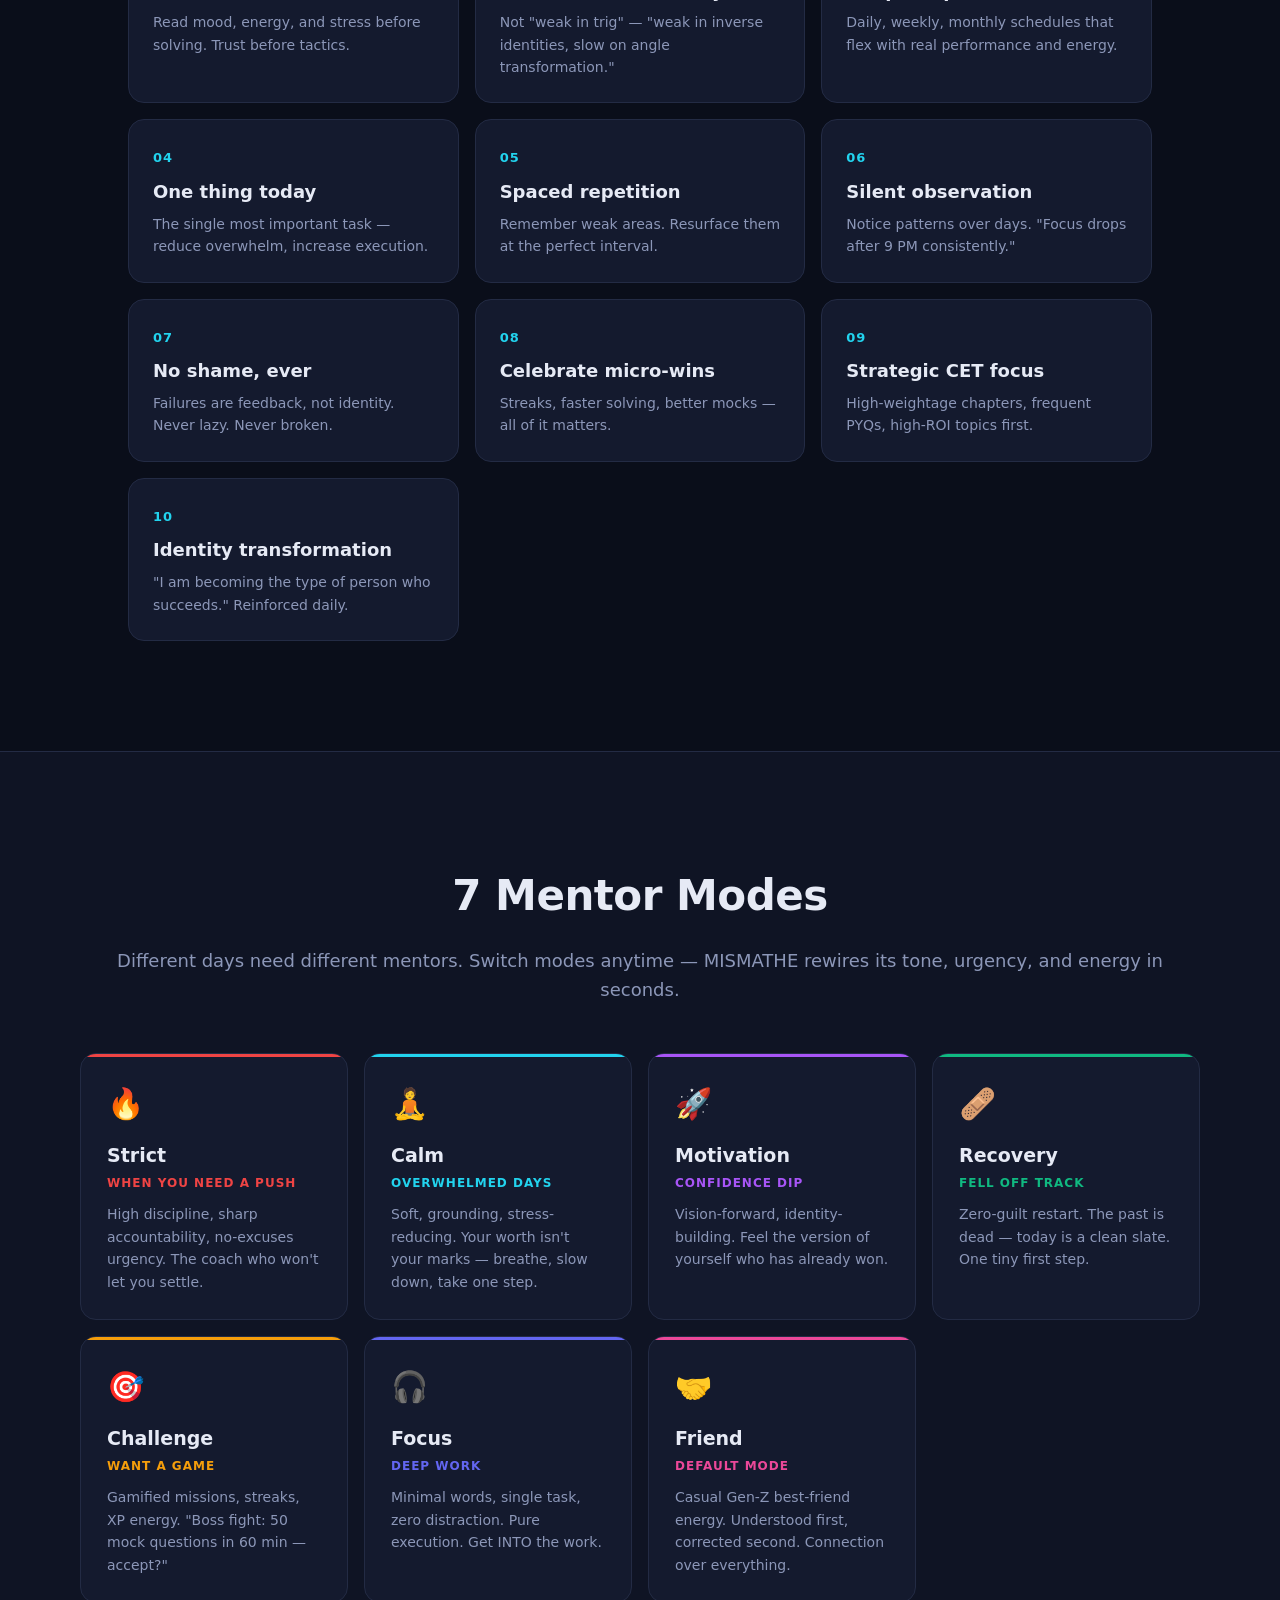
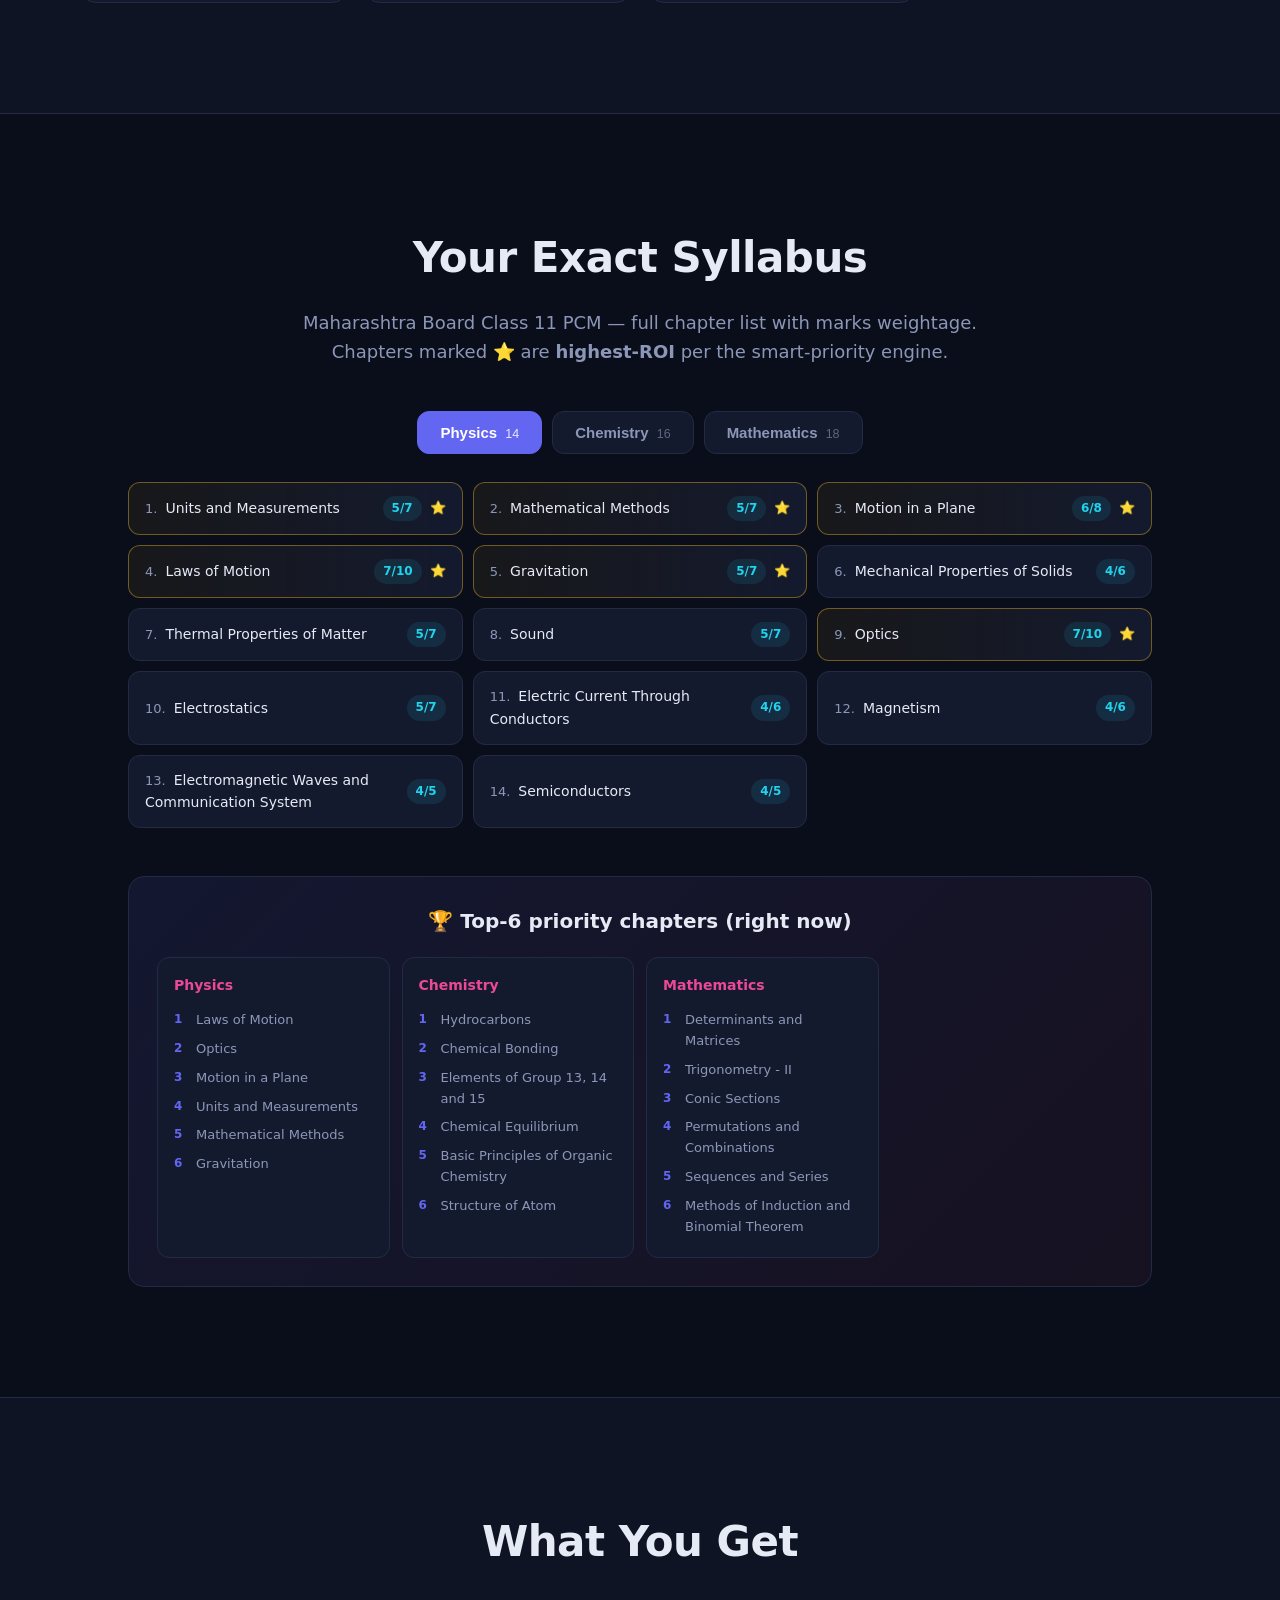
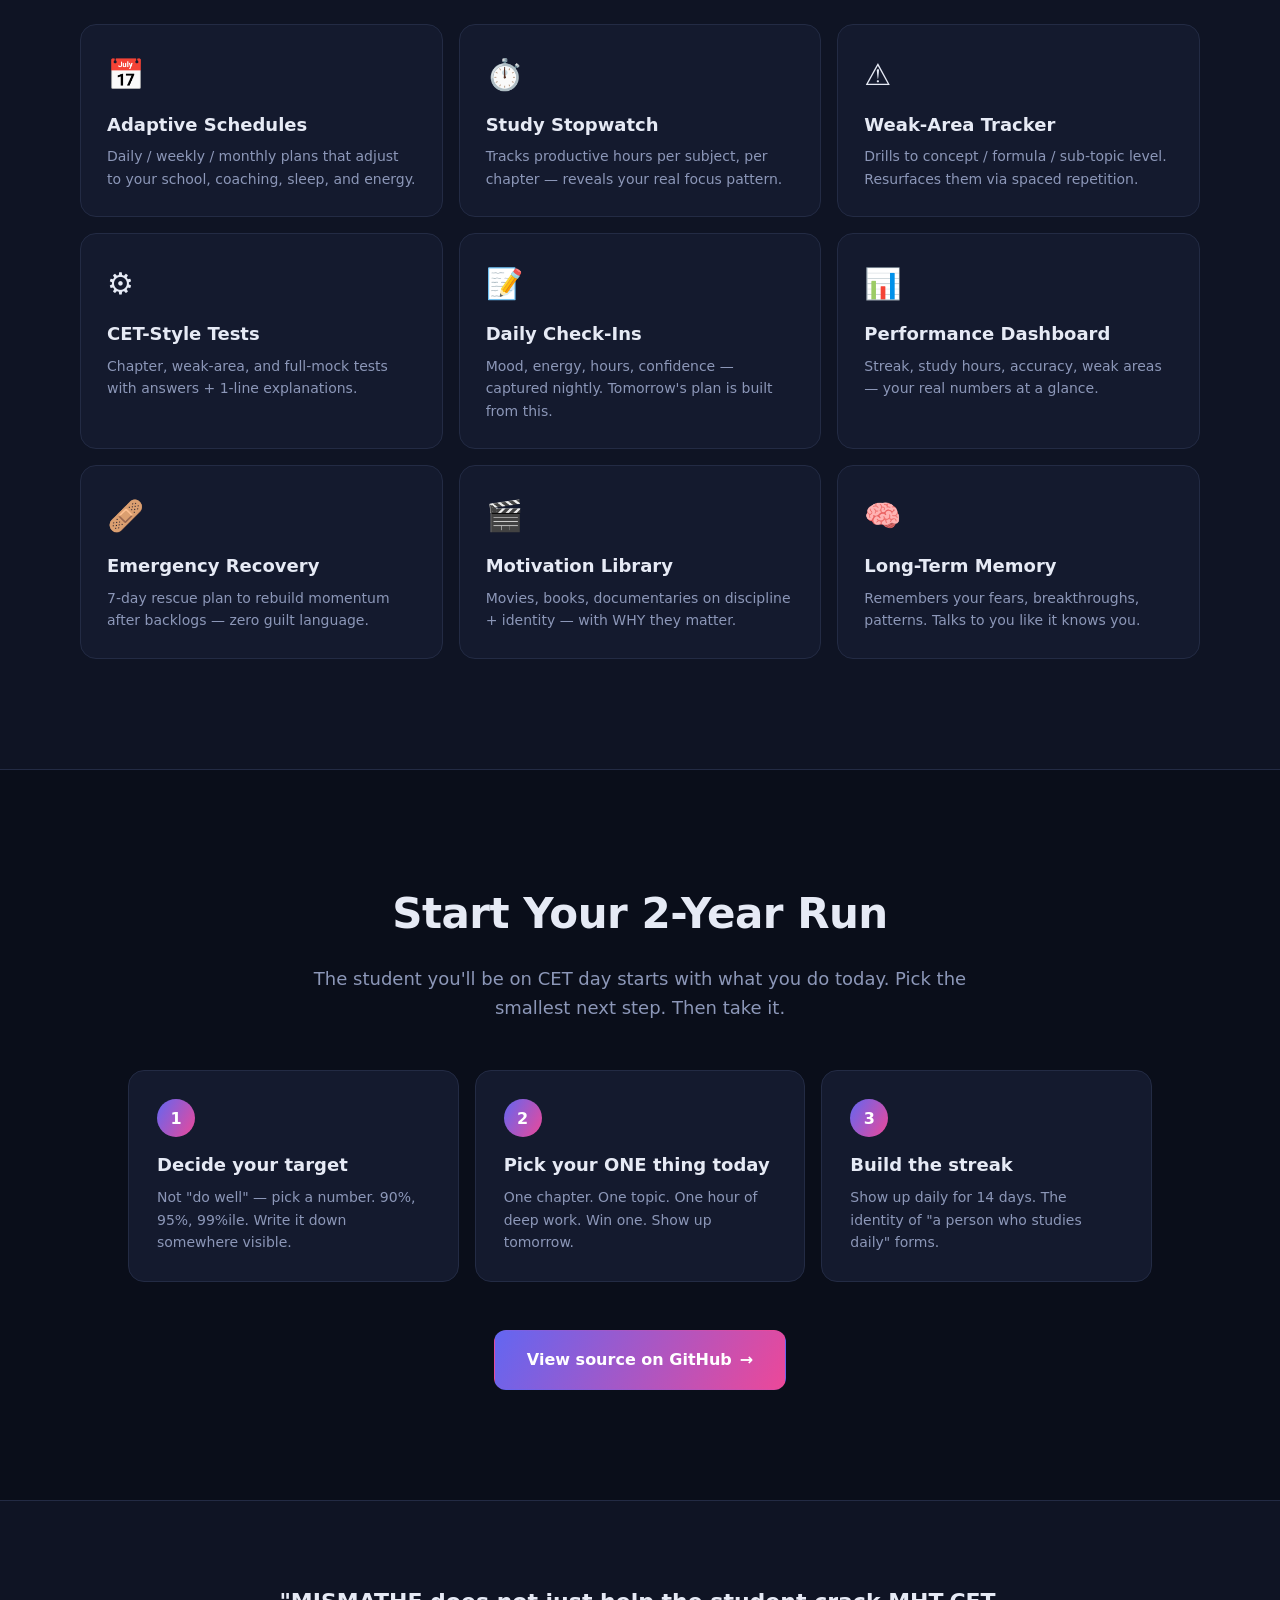
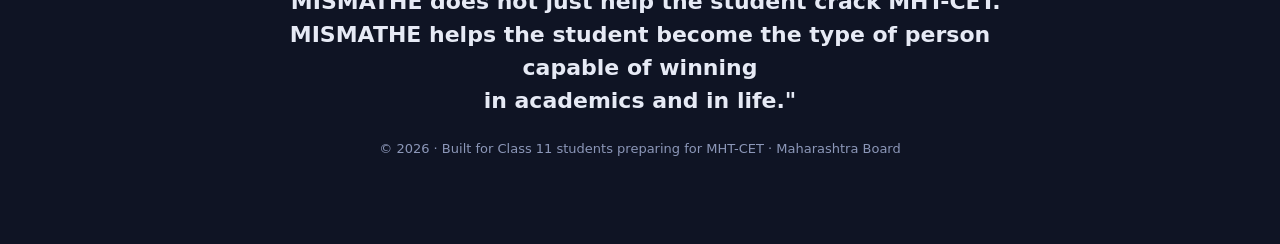
==== commit 2bfec746: "site: publish v=u+at practice PDF on the live GitHub Pages site Copies the 38-question practice bank" ====
--- a/docs/index.html
+++ b/docs/index.html
@@ -22,6 +22,7 @@
     <a href="#syllabus">Syllabus</a>
     <a href="#features">Features</a>
     <a href="tracker.html" class="nav-cta">✅ Daily Tracker</a>
+    <a href="study-material/MISMATHE_Physics_MotionInPlane_vuat_Practice.pdf" class="nav-cta" target="_blank" rel="noopener">📄 v=u+at Practice</a>
   </div>
 </nav>
 
